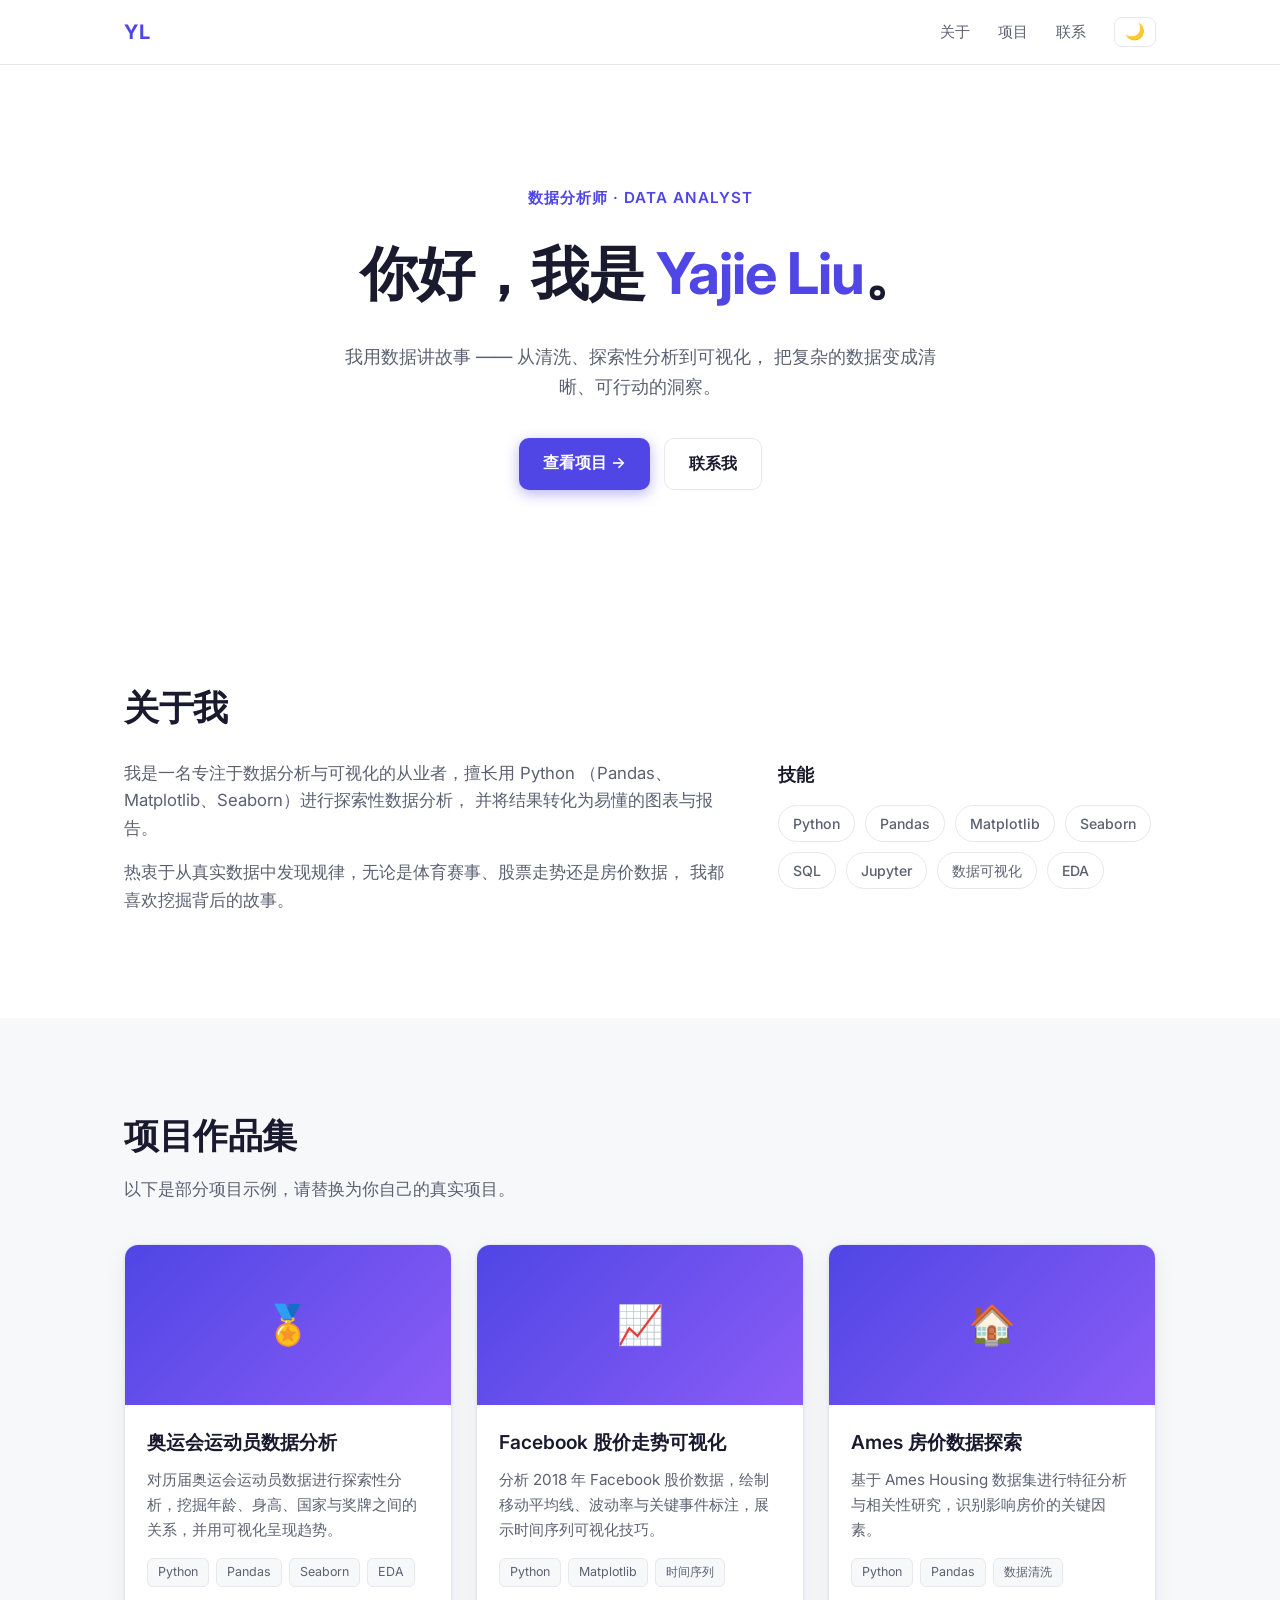
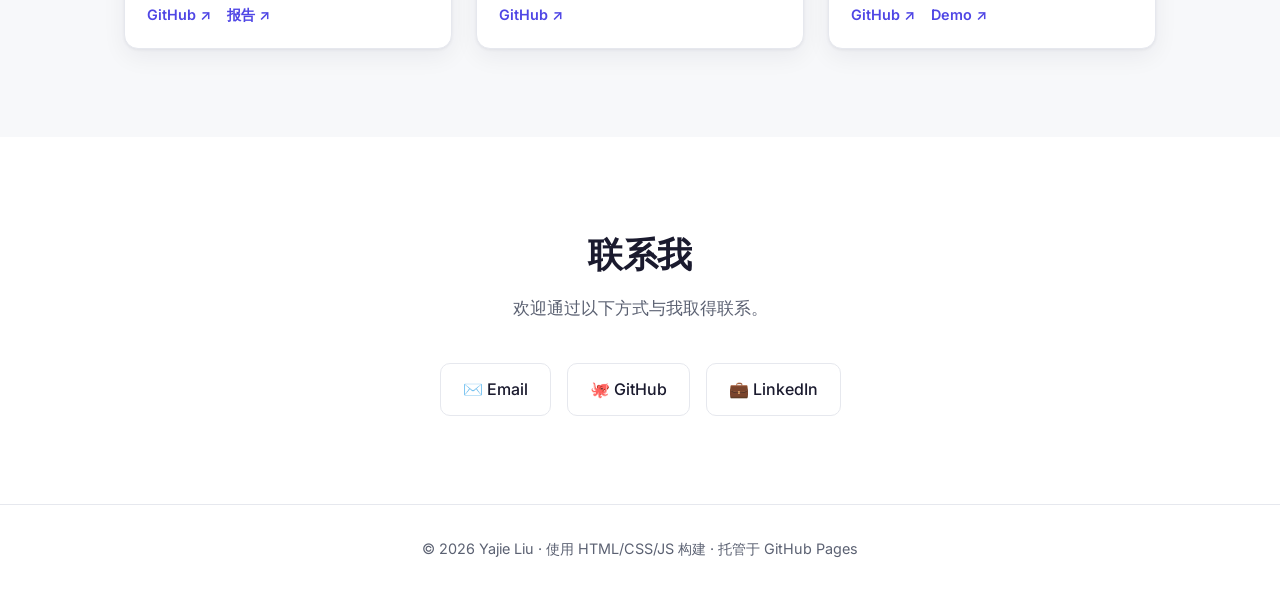
==== index.html @ 27d45770 "Initial portfolio site" ====
<!DOCTYPE html>
<html lang="zh-CN">
<head>
  <meta charset="UTF-8" />
  <meta name="viewport" content="width=device-width, initial-scale=1.0" />
  <title>Yajie Liu · Portfolio</title>
  <meta name="description" content="Yajie Liu 的个人作品集 —— 数据分析与可视化项目展示。" />

  <!-- 社交分享预览 (可选，替换成你自己的信息) -->
  <meta property="og:title" content="Yajie Liu · Portfolio" />
  <meta property="og:description" content="数据分析与可视化项目展示" />
  <meta property="og:type" content="website" />

  <link rel="preconnect" href="https://fonts.googleapis.com" />
  <link rel="preconnect" href="https://fonts.gstatic.com" crossorigin />
  <link href="https://fonts.googleapis.com/css2?family=Inter:wght@400;500;600;700&display=swap" rel="stylesheet" />
  <link rel="stylesheet" href="styles.css" />
</head>
<body>
  <!-- 顶部导航 -->
  <header class="nav">
    <div class="container nav__inner">
      <a href="#top" class="nav__logo">YL</a>
      <nav class="nav__links">
        <a href="#about">关于</a>
        <a href="#projects">项目</a>
        <a href="#contact">联系</a>
        <button id="theme-toggle" class="theme-toggle" aria-label="切换深色/浅色模式">🌙</button>
      </nav>
    </div>
  </header>

  <!-- Hero -->
  <section id="top" class="hero">
    <div class="container">
      <p class="hero__eyebrow">数据分析师 · Data Analyst</p>
      <h1 class="hero__title">你好，我是 <span class="accent">Yajie Liu</span>。</h1>
      <p class="hero__subtitle">
        我用数据讲故事 —— 从清洗、探索性分析到可视化，
        把复杂的数据变成清晰、可行动的洞察。
      </p>
      <div class="hero__actions">
        <a href="#projects" class="btn btn--primary">查看项目 →</a>
        <a href="#contact" class="btn btn--ghost">联系我</a>
      </div>
    </div>
  </section>

  <!-- About -->
  <section id="about" class="section">
    <div class="container">
      <h2 class="section__title">关于我</h2>
      <div class="about">
        <div class="about__text">
          <p>
            我是一名专注于数据分析与可视化的从业者，擅长用 Python
            （Pandas、Matplotlib、Seaborn）进行探索性数据分析，
            并将结果转化为易懂的图表与报告。
          </p>
          <p>
            热衷于从真实数据中发现规律，无论是体育赛事、股票走势还是房价数据，
            我都喜欢挖掘背后的故事。
          </p>
        </div>
        <div class="about__skills">
          <h3>技能</h3>
          <ul class="skills">
            <li>Python</li>
            <li>Pandas</li>
            <li>Matplotlib</li>
            <li>Seaborn</li>
            <li>SQL</li>
            <li>Jupyter</li>
            <li>数据可视化</li>
            <li>EDA</li>
          </ul>
        </div>
      </div>
    </div>
  </section>

  <!-- Projects -->
  <section id="projects" class="section section--alt">
    <div class="container">
      <h2 class="section__title">项目作品集</h2>
      <p class="section__lead">以下是部分项目示例，请替换为你自己的真实项目。</p>

      <!-- 项目卡片由 JS 从下方数据生成；也可直接在 script.js 里编辑 -->
      <div id="project-grid" class="project-grid"></div>
    </div>
  </section>

  <!-- Contact -->
  <section id="contact" class="section">
    <div class="container contact">
      <h2 class="section__title">联系我</h2>
      <p class="section__lead">欢迎通过以下方式与我取得联系。</p>
      <div class="contact__links">
        <a href="mailto:yajieliu1234@gmail.com" class="contact__link">✉️ Email</a>
        <a href="https://github.com/" target="_blank" rel="noopener" class="contact__link">🐙 GitHub</a>
        <a href="https://www.linkedin.com/" target="_blank" rel="noopener" class="contact__link">💼 LinkedIn</a>
      </div>
    </div>
  </section>

  <footer class="footer">
    <div class="container">
      <p>© <span id="year"></span> Yajie Liu · 使用 HTML/CSS/JS 构建 · 托管于 GitHub Pages</p>
    </div>
  </footer>

  <script src="script.js"></script>
</body>
</html>
---- styles.css ----
/* ===== 设计变量 ===== */
:root {
  --bg: #ffffff;
  --bg-alt: #f7f8fa;
  --text: #1a1a2e;
  --text-muted: #5b6172;
  --accent: #4f46e5;
  --accent-hover: #4338ca;
  --border: #e6e8ee;
  --card: #ffffff;
  --shadow: 0 1px 3px rgba(20, 20, 50, 0.06), 0 8px 24px rgba(20, 20, 50, 0.06);
  --radius: 14px;
  --max-width: 1080px;
}

[data-theme="dark"] {
  --bg: #0e1016;
  --bg-alt: #141823;
  --text: #f0f2f8;
  --text-muted: #9aa3b8;
  --accent: #818cf8;
  --accent-hover: #a5b0ff;
  --border: #232838;
  --card: #161b27;
  --shadow: 0 1px 3px rgba(0, 0, 0, 0.4), 0 8px 24px rgba(0, 0, 0, 0.3);
}

/* ===== 基础 ===== */
* { box-sizing: border-box; margin: 0; padding: 0; }

html { scroll-behavior: smooth; }

body {
  font-family: "Inter", -apple-system, BlinkMacSystemFont, "Segoe UI",
    "PingFang SC", "Microsoft YaHei", sans-serif;
  background: var(--bg);
  color: var(--text);
  line-height: 1.65;
  -webkit-font-smoothing: antialiased;
  transition: background 0.3s ease, color 0.3s ease;
}

.container {
  max-width: var(--max-width);
  margin: 0 auto;
  padding: 0 24px;
}

a { color: inherit; text-decoration: none; }

.accent { color: var(--accent); }

/* ===== 导航 ===== */
.nav {
  position: sticky;
  top: 0;
  z-index: 50;
  background: color-mix(in srgb, var(--bg) 85%, transparent);
  backdrop-filter: saturate(180%) blur(12px);
  border-bottom: 1px solid var(--border);
}

.nav__inner {
  display: flex;
  align-items: center;
  justify-content: space-between;
  height: 64px;
}

.nav__logo {
  font-weight: 700;
  font-size: 1.25rem;
  letter-spacing: 0.5px;
  color: var(--accent);
}

.nav__links {
  display: flex;
  align-items: center;
  gap: 28px;
}

.nav__links a {
  font-size: 0.95rem;
  font-weight: 500;
  color: var(--text-muted);
  transition: color 0.2s;
}

.nav__links a:hover { color: var(--text); }

.theme-toggle {
  background: none;
  border: 1px solid var(--border);
  border-radius: 8px;
  padding: 6px 10px;
  cursor: pointer;
  font-size: 1rem;
  line-height: 1;
}

/* ===== Hero ===== */
.hero {
  padding: 120px 0 100px;
  text-align: center;
}

.hero__eyebrow {
  color: var(--accent);
  font-weight: 600;
  font-size: 0.95rem;
  letter-spacing: 1px;
  text-transform: uppercase;
  margin-bottom: 16px;
}

.hero__title {
  font-size: clamp(2.2rem, 6vw, 3.6rem);
  font-weight: 700;
  letter-spacing: -1px;
  margin-bottom: 20px;
}

.hero__subtitle {
  max-width: 620px;
  margin: 0 auto 36px;
  color: var(--text-muted);
  font-size: 1.15rem;
}

.hero__actions {
  display: flex;
  gap: 14px;
  justify-content: center;
  flex-wrap: wrap;
}

/* ===== 按钮 ===== */
.btn {
  display: inline-block;
  padding: 12px 24px;
  border-radius: 10px;
  font-weight: 600;
  font-size: 0.98rem;
  transition: transform 0.15s, background 0.2s, box-shadow 0.2s;
}

.btn:hover { transform: translateY(-2px); }

.btn--primary {
  background: var(--accent);
  color: #fff;
  box-shadow: 0 4px 14px color-mix(in srgb, var(--accent) 40%, transparent);
}

.btn--primary:hover { background: var(--accent-hover); }

.btn--ghost {
  border: 1px solid var(--border);
  color: var(--text);
}

/* ===== Section ===== */
.section { padding: 88px 0; }
.section--alt { background: var(--bg-alt); }

.section__title {
  font-size: clamp(1.6rem, 4vw, 2.2rem);
  font-weight: 700;
  letter-spacing: -0.5px;
  margin-bottom: 12px;
}

.section__lead {
  color: var(--text-muted);
  margin-bottom: 40px;
  font-size: 1.05rem;
}

/* ===== About ===== */
.about {
  display: grid;
  grid-template-columns: 1.6fr 1fr;
  gap: 48px;
  margin-top: 24px;
}

.about__text p { margin-bottom: 16px; color: var(--text-muted); font-size: 1.05rem; }

.about__skills h3 { margin-bottom: 16px; font-size: 1.1rem; }

.skills {
  list-style: none;
  display: flex;
  flex-wrap: wrap;
  gap: 10px;
}

.skills li {
  background: var(--card);
  border: 1px solid var(--border);
  padding: 6px 14px;
  border-radius: 999px;
  font-size: 0.88rem;
  font-weight: 500;
  color: var(--text-muted);
}

/* ===== 项目网格 ===== */
.project-grid {
  display: grid;
  grid-template-columns: repeat(auto-fill, minmax(300px, 1fr));
  gap: 24px;
}

.card {
  background: var(--card);
  border: 1px solid var(--border);
  border-radius: var(--radius);
  overflow: hidden;
  box-shadow: var(--shadow);
  transition: transform 0.2s, box-shadow 0.2s;
  display: flex;
  flex-direction: column;
}

.card:hover {
  transform: translateY(-4px);
  box-shadow: 0 12px 32px rgba(20, 20, 50, 0.12);
}

.card__thumb {
  height: 160px;
  background: linear-gradient(135deg, var(--accent), #8b5cf6);
  display: flex;
  align-items: center;
  justify-content: center;
  font-size: 2.4rem;
}

.card__body { padding: 22px; display: flex; flex-direction: column; flex: 1; }

.card__title { font-size: 1.2rem; font-weight: 600; margin-bottom: 8px; }

.card__desc { color: var(--text-muted); font-size: 0.95rem; margin-bottom: 16px; flex: 1; }

.card__tags { display: flex; flex-wrap: wrap; gap: 7px; margin-bottom: 16px; }

.card__tag {
  font-size: 0.78rem;
  background: var(--bg-alt);
  border: 1px solid var(--border);
  color: var(--text-muted);
  padding: 3px 10px;
  border-radius: 6px;
}

.card__links { display: flex; gap: 16px; }

.card__links a {
  font-size: 0.9rem;
  font-weight: 600;
  color: var(--accent);
}

.card__links a:hover { color: var(--accent-hover); }

/* ===== Contact ===== */
.contact { text-align: center; }
.contact .section__title, .contact .section__lead { text-align: center; }

.contact__links {
  display: flex;
  gap: 16px;
  justify-content: center;
  flex-wrap: wrap;
}

.contact__link {
  border: 1px solid var(--border);
  background: var(--card);
  padding: 12px 22px;
  border-radius: 10px;
  font-weight: 500;
  transition: transform 0.15s, border-color 0.2s;
}

.contact__link:hover { transform: translateY(-2px); border-color: var(--accent); }

/* ===== Footer ===== */
.footer {
  padding: 32px 0;
  border-top: 1px solid var(--border);
  text-align: center;
}

.footer p { color: var(--text-muted); font-size: 0.9rem; }

/* ===== 响应式 ===== */
@media (max-width: 720px) {
  .about { grid-template-columns: 1fr; gap: 32px; }
  .nav__links { gap: 18px; }
  .hero { padding: 80px 0 64px; }
  .section { padding: 64px 0; }
}
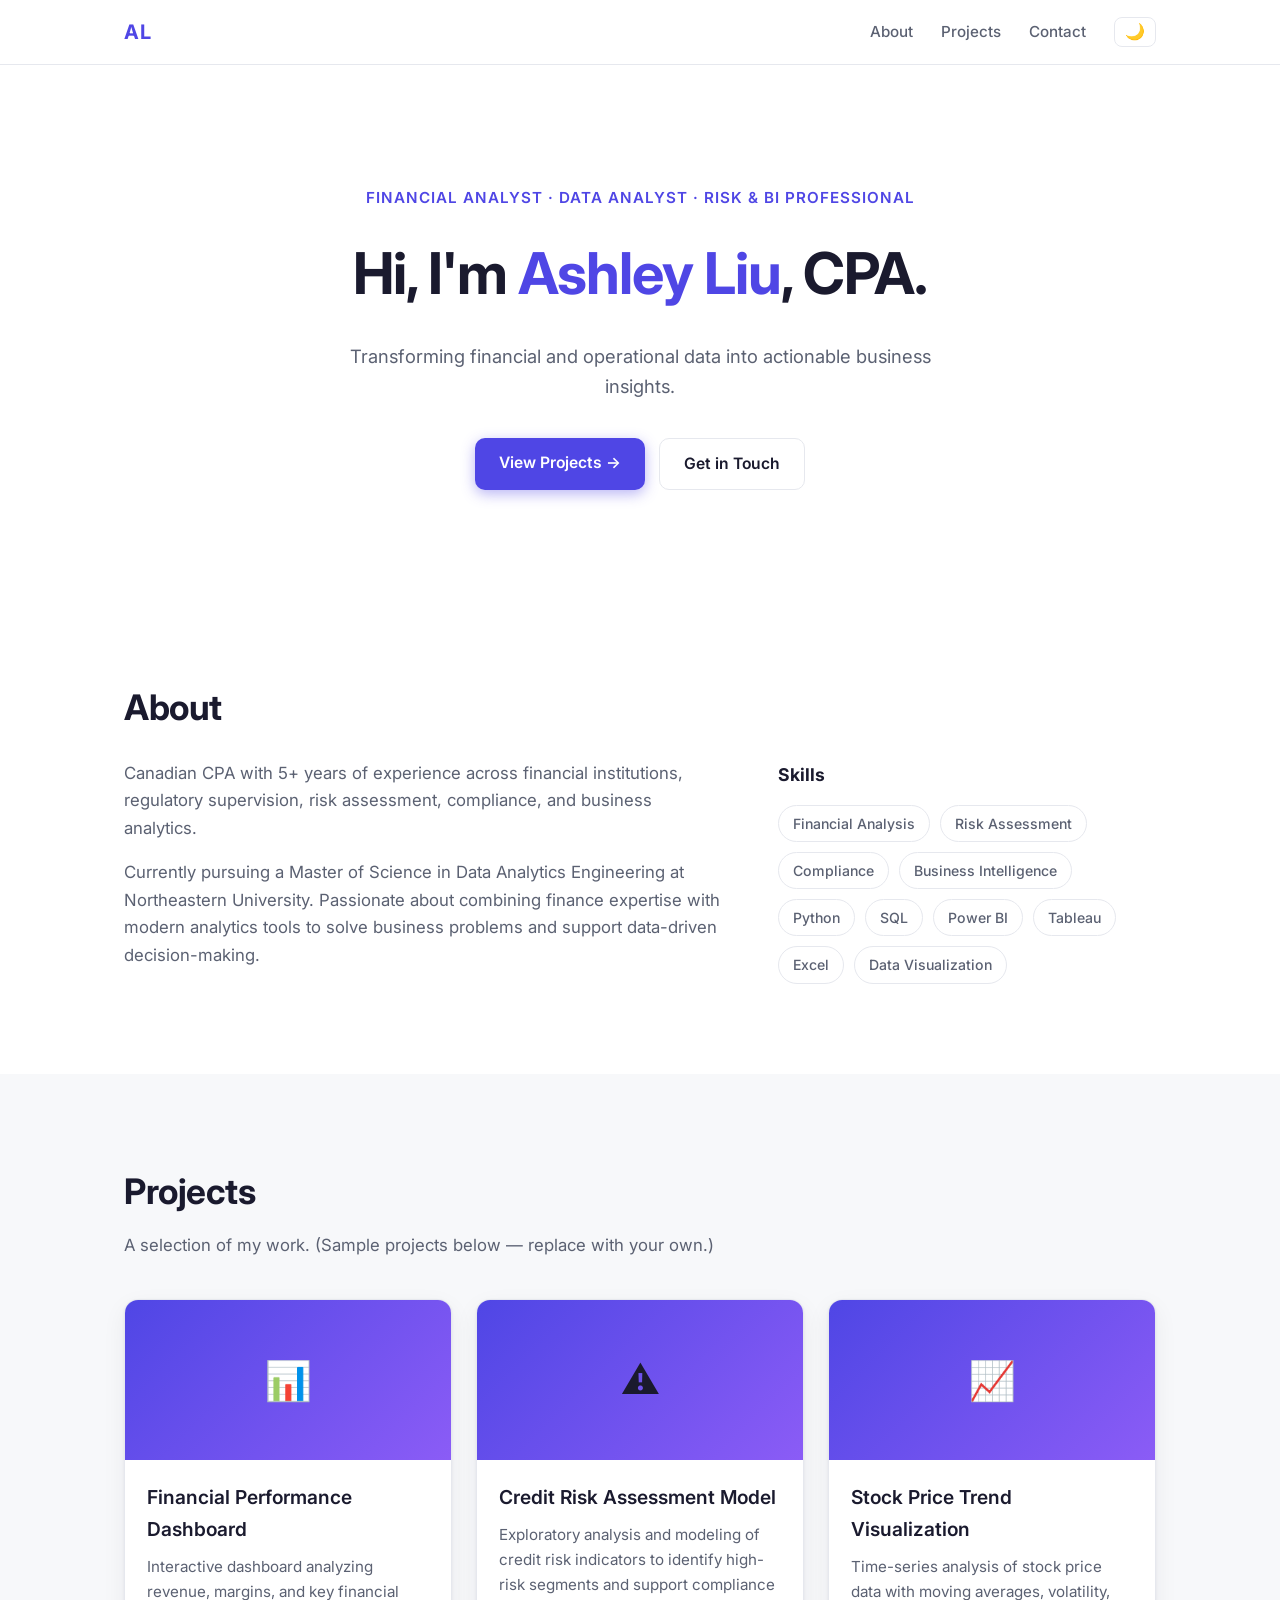
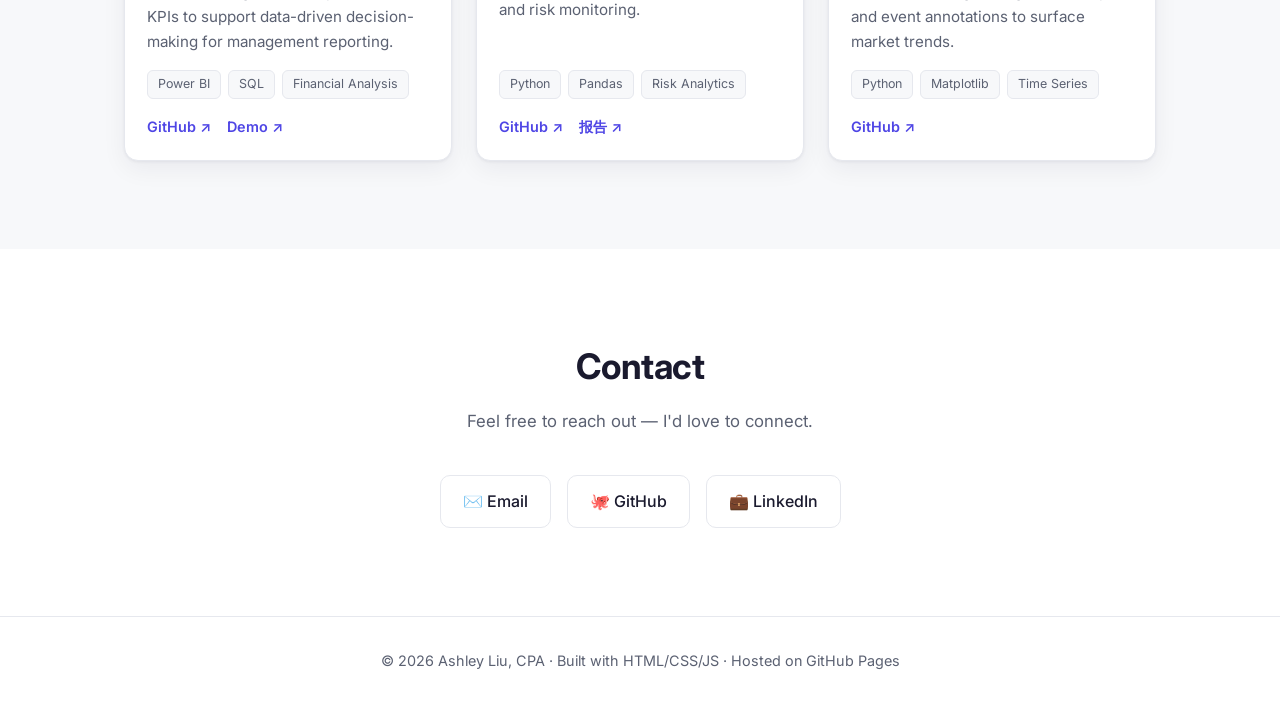
==== commit 6c65832d: "Update site with Ashley Liu profile content (English)" ====
--- a/index.html
+++ b/index.html
@@ -1,14 +1,14 @@
 <!DOCTYPE html>
-<html lang="zh-CN">
+<html lang="en">
 <head>
   <meta charset="UTF-8" />
   <meta name="viewport" content="width=device-width, initial-scale=1.0" />
-  <title>Yajie Liu · Portfolio</title>
-  <meta name="description" content="Yajie Liu 的个人作品集 —— 数据分析与可视化项目展示。" />
+  <title>Ashley Liu, CPA · Portfolio</title>
+  <meta name="description" content="Ashley Liu, CPA — Financial Analyst, Data Analyst, and Risk & Business Intelligence Professional. Transforming financial and operational data into actionable business insights." />
 
-  <!-- 社交分享预览 (可选，替换成你自己的信息) -->
-  <meta property="og:title" content="Yajie Liu · Portfolio" />
-  <meta property="og:description" content="数据分析与可视化项目展示" />
+  <!-- Social share preview -->
+  <meta property="og:title" content="Ashley Liu, CPA · Portfolio" />
+  <meta property="og:description" content="Transforming financial and operational data into actionable business insights." />
   <meta property="og:type" content="website" />
 
   <link rel="preconnect" href="https://fonts.googleapis.com" />
@@ -20,12 +20,12 @@
   <!-- 顶部导航 -->
   <header class="nav">
     <div class="container nav__inner">
-      <a href="#top" class="nav__logo">YL</a>
+      <a href="#top" class="nav__logo">AL</a>
       <nav class="nav__links">
-        <a href="#about">关于</a>
-        <a href="#projects">项目</a>
-        <a href="#contact">联系</a>
-        <button id="theme-toggle" class="theme-toggle" aria-label="切换深色/浅色模式">🌙</button>
+        <a href="#about">About</a>
+        <a href="#projects">Projects</a>
+        <a href="#contact">Contact</a>
+        <button id="theme-toggle" class="theme-toggle" aria-label="Toggle dark/light mode">🌙</button>
       </nav>
     </div>
   </header>
@@ -33,15 +33,14 @@
   <!-- Hero -->
   <section id="top" class="hero">
     <div class="container">
-      <p class="hero__eyebrow">数据分析师 · Data Analyst</p>
-      <h1 class="hero__title">你好，我是 <span class="accent">Yajie Liu</span>。</h1>
+      <p class="hero__eyebrow">Financial Analyst · Data Analyst · Risk &amp; BI Professional</p>
+      <h1 class="hero__title">Hi, I'm <span class="accent">Ashley Liu</span>, CPA.</h1>
       <p class="hero__subtitle">
-        我用数据讲故事 —— 从清洗、探索性分析到可视化，
-        把复杂的数据变成清晰、可行动的洞察。
+        Transforming financial and operational data into actionable business insights.
       </p>
       <div class="hero__actions">
-        <a href="#projects" class="btn btn--primary">查看项目 →</a>
-        <a href="#contact" class="btn btn--ghost">联系我</a>
+        <a href="#projects" class="btn btn--primary">View Projects →</a>
+        <a href="#contact" class="btn btn--ghost">Get in Touch</a>
       </div>
     </div>
   </section>
@@ -49,30 +48,33 @@
   <!-- About -->
   <section id="about" class="section">
     <div class="container">
-      <h2 class="section__title">关于我</h2>
+      <h2 class="section__title">About</h2>
       <div class="about">
         <div class="about__text">
           <p>
-            我是一名专注于数据分析与可视化的从业者，擅长用 Python
-            （Pandas、Matplotlib、Seaborn）进行探索性数据分析，
-            并将结果转化为易懂的图表与报告。
+            Canadian CPA with 5+ years of experience across financial institutions,
+            regulatory supervision, risk assessment, compliance, and business analytics.
           </p>
           <p>
-            热衷于从真实数据中发现规律，无论是体育赛事、股票走势还是房价数据，
-            我都喜欢挖掘背后的故事。
+            Currently pursuing a Master of Science in Data Analytics Engineering at
+            Northeastern University. Passionate about combining finance expertise with
+            modern analytics tools to solve business problems and support
+            data-driven decision-making.
           </p>
         </div>
         <div class="about__skills">
-          <h3>技能</h3>
+          <h3>Skills</h3>
           <ul class="skills">
+            <li>Financial Analysis</li>
+            <li>Risk Assessment</li>
+            <li>Compliance</li>
+            <li>Business Intelligence</li>
             <li>Python</li>
-            <li>Pandas</li>
-            <li>Matplotlib</li>
-            <li>Seaborn</li>
             <li>SQL</li>
-            <li>Jupyter</li>
-            <li>数据可视化</li>
-            <li>EDA</li>
+            <li>Power BI</li>
+            <li>Tableau</li>
+            <li>Excel</li>
+            <li>Data Visualization</li>
           </ul>
         </div>
       </div>
@@ -82,10 +84,10 @@
   <!-- Projects -->
   <section id="projects" class="section section--alt">
     <div class="container">
-      <h2 class="section__title">项目作品集</h2>
-      <p class="section__lead">以下是部分项目示例，请替换为你自己的真实项目。</p>
+      <h2 class="section__title">Projects</h2>
+      <p class="section__lead">A selection of my work. (Sample projects below — replace with your own.)</p>
 
-      <!-- 项目卡片由 JS 从下方数据生成；也可直接在 script.js 里编辑 -->
+      <!-- Cards are generated by JS from the data in script.js -->
       <div id="project-grid" class="project-grid"></div>
     </div>
   </section>
@@ -93,8 +95,8 @@
   <!-- Contact -->
   <section id="contact" class="section">
     <div class="container contact">
-      <h2 class="section__title">联系我</h2>
-      <p class="section__lead">欢迎通过以下方式与我取得联系。</p>
+      <h2 class="section__title">Contact</h2>
+      <p class="section__lead">Feel free to reach out — I'd love to connect.</p>
       <div class="contact__links">
         <a href="mailto:yajieliu1234@gmail.com" class="contact__link">✉️ Email</a>
         <a href="https://github.com/" target="_blank" rel="noopener" class="contact__link">🐙 GitHub</a>
@@ -105,7 +107,7 @@
 
   <footer class="footer">
     <div class="container">
-      <p>© <span id="year"></span> Yajie Liu · 使用 HTML/CSS/JS 构建 · 托管于 GitHub Pages</p>
+      <p>© <span id="year"></span> Ashley Liu, CPA · Built with HTML/CSS/JS · Hosted on GitHub Pages</p>
     </div>
   </footer>
 
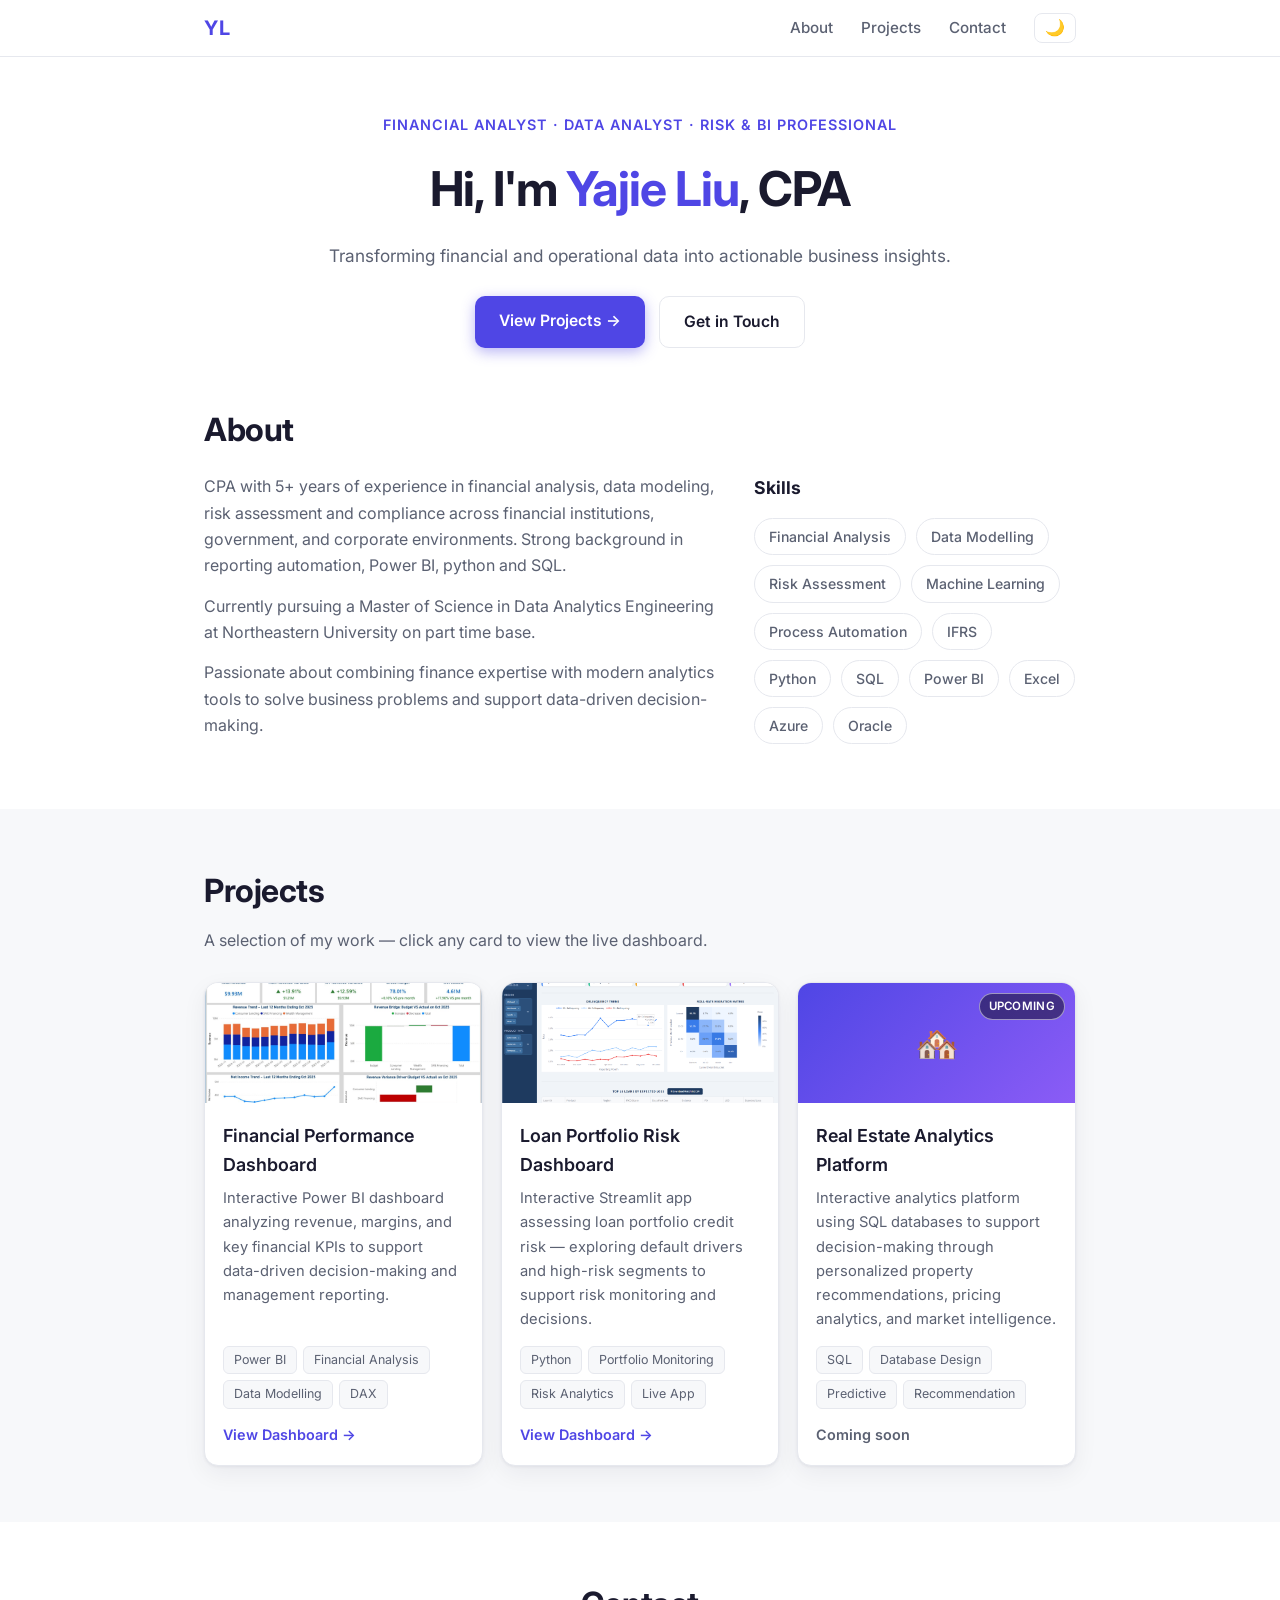
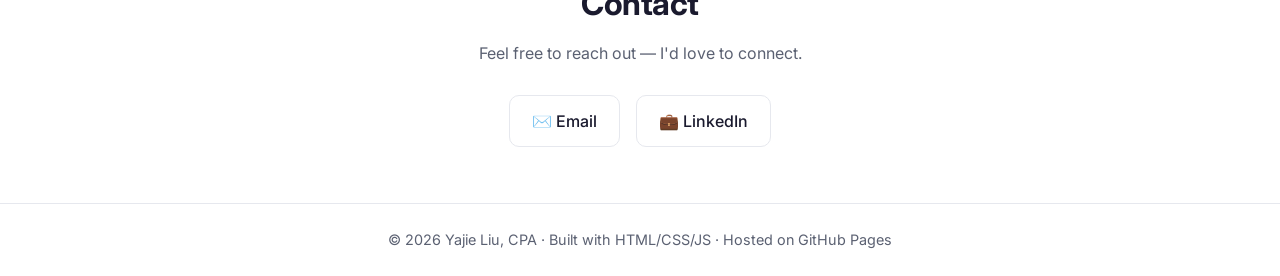
==== commit 8d397b33: "Finalize portfolio site" ====
--- a/index.html
+++ b/index.html
@@ -3,11 +3,11 @@
 <head>
   <meta charset="UTF-8" />
   <meta name="viewport" content="width=device-width, initial-scale=1.0" />
-  <title>Ashley Liu, CPA · Portfolio</title>
-  <meta name="description" content="Ashley Liu, CPA — Financial Analyst, Data Analyst, and Risk & Business Intelligence Professional. Transforming financial and operational data into actionable business insights." />
+  <title>Yajie Liu, CPA  Portfolio</title>
+  <meta name="description" content="Yajie Liu, CPA — Financial Analyst, Data Analyst, and Risk & Business Intelligence Professional. Transforming financial and operational data into actionable business insights." />
 
   <!-- Social share preview -->
-  <meta property="og:title" content="Ashley Liu, CPA · Portfolio" />
+  <meta property="og:title" content="Yajie Liu, CPA · Portfolio" />
   <meta property="og:description" content="Transforming financial and operational data into actionable business insights." />
   <meta property="og:type" content="website" />
 
@@ -20,7 +20,7 @@
   <!-- 顶部导航 -->
   <header class="nav">
     <div class="container nav__inner">
-      <a href="#top" class="nav__logo">AL</a>
+      <a href="#top" class="nav__logo">YL</a>
       <nav class="nav__links">
         <a href="#about">About</a>
         <a href="#projects">Projects</a>
@@ -34,7 +34,7 @@
   <section id="top" class="hero">
     <div class="container">
       <p class="hero__eyebrow">Financial Analyst · Data Analyst · Risk &amp; BI Professional</p>
-      <h1 class="hero__title">Hi, I'm <span class="accent">Ashley Liu</span>, CPA.</h1>
+      <h1 class="hero__title">Hi, I'm <span class="accent">Yajie Liu</span>, CPA </h1>
       <p class="hero__subtitle">
         Transforming financial and operational data into actionable business insights.
       </p>
@@ -52,12 +52,17 @@
       <div class="about">
         <div class="about__text">
           <p>
-            Canadian CPA with 5+ years of experience across financial institutions,
-            regulatory supervision, risk assessment, compliance, and business analytics.
+            CPA with 5+ years of experience in financial analysis, 
+            data modeling, risk assessment and compliance across financial institutions, 
+            government, and corporate environments. Strong background in reporting automation, 
+            Power BI, python and SQL. 
           </p>
           <p>
             Currently pursuing a Master of Science in Data Analytics Engineering at
-            Northeastern University. Passionate about combining finance expertise with
+            Northeastern University on part time base. 
+          </p>
+          <p>
+            Passionate about combining finance expertise with
             modern analytics tools to solve business problems and support
             data-driven decision-making.
           </p>
@@ -66,15 +71,17 @@
           <h3>Skills</h3>
           <ul class="skills">
             <li>Financial Analysis</li>
+            <li>Data Modelling</li>
             <li>Risk Assessment</li>
-            <li>Compliance</li>
-            <li>Business Intelligence</li>
+            <li>Machine Learning</li>
+            <li>Process Automation</li>
+            <li>IFRS</li>
             <li>Python</li>
             <li>SQL</li>
             <li>Power BI</li>
-            <li>Tableau</li>
             <li>Excel</li>
-            <li>Data Visualization</li>
+            <li>Azure</li>
+            <li>Oracle</li>
           </ul>
         </div>
       </div>
@@ -85,7 +92,7 @@
   <section id="projects" class="section section--alt">
     <div class="container">
       <h2 class="section__title">Projects</h2>
-      <p class="section__lead">A selection of my work. (Sample projects below — replace with your own.)</p>
+      <p class="section__lead">A selection of my work — click any card to view the live dashboard.</p>
 
       <!-- Cards are generated by JS from the data in script.js -->
       <div id="project-grid" class="project-grid"></div>
@@ -98,16 +105,15 @@
       <h2 class="section__title">Contact</h2>
       <p class="section__lead">Feel free to reach out — I'd love to connect.</p>
       <div class="contact__links">
-        <a href="mailto:yajieliu1234@gmail.com" class="contact__link">✉️ Email</a>
-        <a href="https://github.com/" target="_blank" rel="noopener" class="contact__link">🐙 GitHub</a>
-        <a href="https://www.linkedin.com/" target="_blank" rel="noopener" class="contact__link">💼 LinkedIn</a>
+        <a href="mailto:Yajiel888@outlook.com" class="contact__link">✉️ Email</a>
+        <a href="https://www.linkedin.com/in/yajie-liu-cpa-ca-6932b6194/" target="_blank" rel="noopener" class="contact__link">💼 LinkedIn</a>
       </div>
     </div>
   </section>
 
   <footer class="footer">
     <div class="container">
-      <p>© <span id="year"></span> Ashley Liu, CPA · Built with HTML/CSS/JS · Hosted on GitHub Pages</p>
+      <p>© <span id="year"></span> Yajie Liu, CPA · Built with HTML/CSS/JS · Hosted on GitHub Pages</p>
     </div>
   </footer>
 
--- a/styles.css
+++ b/styles.css
@@ -10,7 +10,7 @@
   --card: #ffffff;
   --shadow: 0 1px 3px rgba(20, 20, 50, 0.06), 0 8px 24px rgba(20, 20, 50, 0.06);
   --radius: 14px;
-  --max-width: 1080px;
+  --max-width: 920px;
 }
 
 [data-theme="dark"] {
@@ -64,7 +64,7 @@
   display: flex;
   align-items: center;
   justify-content: space-between;
-  height: 64px;
+  height: 56px;
 }
 
 .nav__logo {
@@ -101,31 +101,31 @@
 
 /* ===== Hero ===== */
 .hero {
-  padding: 120px 0 100px;
+  padding: 56px 0 32px;
   text-align: center;
 }
 
 .hero__eyebrow {
   color: var(--accent);
   font-weight: 600;
-  font-size: 0.95rem;
+  font-size: 0.9rem;
   letter-spacing: 1px;
   text-transform: uppercase;
-  margin-bottom: 16px;
+  margin-bottom: 12px;
 }
 
 .hero__title {
-  font-size: clamp(2.2rem, 6vw, 3.6rem);
+  font-size: clamp(2rem, 5vw, 3rem);
   font-weight: 700;
   letter-spacing: -1px;
-  margin-bottom: 20px;
+  margin-bottom: 14px;
 }
 
 .hero__subtitle {
-  max-width: 620px;
-  margin: 0 auto 36px;
-  color: var(--text-muted);
-  font-size: 1.15rem;
+  max-width: none;
+  margin: 0 auto 26px;
+  color: var(--text-muted);
+  font-size: 1.08rem;
 }
 
 .hero__actions {
@@ -161,31 +161,34 @@
 }
 
 /* ===== Section ===== */
-.section { padding: 88px 0; }
+.section { padding: 56px 0; }
 .section--alt { background: var(--bg-alt); }
 
+/* About sits right under the hero — trim its top padding */
+#about { padding-top: 24px; }
+
 .section__title {
-  font-size: clamp(1.6rem, 4vw, 2.2rem);
+  font-size: clamp(1.5rem, 4vw, 2rem);
   font-weight: 700;
   letter-spacing: -0.5px;
-  margin-bottom: 12px;
+  margin-bottom: 10px;
 }
 
 .section__lead {
   color: var(--text-muted);
-  margin-bottom: 40px;
-  font-size: 1.05rem;
+  margin-bottom: 28px;
+  font-size: 1rem;
 }
 
 /* ===== About ===== */
 .about {
   display: grid;
   grid-template-columns: 1.6fr 1fr;
-  gap: 48px;
-  margin-top: 24px;
-}
-
-.about__text p { margin-bottom: 16px; color: var(--text-muted); font-size: 1.05rem; }
+  gap: 36px;
+  margin-top: 16px;
+}
+
+.about__text p { margin-bottom: 14px; color: var(--text-muted); font-size: 1rem; }
 
 .about__skills h3 { margin-bottom: 16px; font-size: 1.1rem; }
 
@@ -209,8 +212,8 @@
 /* ===== 项目网格 ===== */
 .project-grid {
   display: grid;
-  grid-template-columns: repeat(auto-fill, minmax(300px, 1fr));
-  gap: 24px;
+  grid-template-columns: repeat(auto-fill, minmax(260px, 1fr));
+  gap: 18px;
 }
 
 .card {
@@ -230,21 +233,40 @@
 }
 
 .card__thumb {
-  height: 160px;
+  position: relative;
+  height: 120px;
   background: linear-gradient(135deg, var(--accent), #8b5cf6);
   display: flex;
   align-items: center;
   justify-content: center;
-  font-size: 2.4rem;
-}
-
-.card__body { padding: 22px; display: flex; flex-direction: column; flex: 1; }
-
-.card__title { font-size: 1.2rem; font-weight: 600; margin-bottom: 8px; }
-
-.card__desc { color: var(--text-muted); font-size: 0.95rem; margin-bottom: 16px; flex: 1; }
-
-.card__tags { display: flex; flex-wrap: wrap; gap: 7px; margin-bottom: 16px; }
+  font-size: 2.2rem;
+}
+
+.card__badge {
+  position: absolute;
+  top: 10px;
+  right: 10px;
+  font-size: 0.72rem;
+  font-weight: 600;
+  letter-spacing: 0.3px;
+  text-transform: uppercase;
+  color: #fff;
+  background: rgba(0, 0, 0, 0.45);
+  border: 1px solid rgba(255, 255, 255, 0.5);
+  padding: 3px 9px;
+  border-radius: 999px;
+}
+
+.card--upcoming { cursor: default; }
+.card--upcoming .card__links span { color: var(--text-muted); }
+
+.card__body { padding: 18px; display: flex; flex-direction: column; flex: 1; }
+
+.card__title { font-size: 1.12rem; font-weight: 600; margin-bottom: 6px; }
+
+.card__desc { color: var(--text-muted); font-size: 0.92rem; margin-bottom: 14px; flex: 1; }
+
+.card__tags { display: flex; flex-wrap: wrap; gap: 6px; margin-bottom: 14px; }
 
 .card__tag {
   font-size: 0.78rem;
@@ -257,13 +279,13 @@
 
 .card__links { display: flex; gap: 16px; }
 
-.card__links a {
+.card__links span {
   font-size: 0.9rem;
   font-weight: 600;
   color: var(--accent);
 }
 
-.card__links a:hover { color: var(--accent-hover); }
+.card:hover .card__links span { color: var(--accent-hover); }
 
 /* ===== Contact ===== */
 .contact { text-align: center; }
@@ -287,9 +309,41 @@
 
 .contact__link:hover { transform: translateY(-2px); border-color: var(--accent); }
 
+/* ===== Dashboard display (project pages) ===== */
+.shot {
+  display: flex;
+  align-items: center;
+  justify-content: center;
+  aspect-ratio: 3 / 2;          /* both pages share one frame size */
+  border: 1px solid var(--border);
+  border-radius: var(--radius);
+  overflow: hidden;
+  box-shadow: var(--shadow);
+  background: var(--card);
+  transition: transform 0.2s, box-shadow 0.2s;
+}
+
+.shot:hover {
+  transform: translateY(-3px);
+  box-shadow: 0 14px 36px rgba(20, 20, 50, 0.16);
+}
+
+.shot img { display: block; width: 100%; height: 100%; object-fit: contain; }
+
+.shot + .shot-label { margin-top: 28px; }
+.shot-label { font-size: 1rem; font-weight: 600; color: var(--text-muted); margin-bottom: 10px; }
+
+.pdf-note {
+  margin-top: 14px;
+  color: var(--text-muted);
+  font-size: 0.92rem;
+}
+
+.pdf-note a { color: var(--accent); font-weight: 600; }
+
 /* ===== Footer ===== */
 .footer {
-  padding: 32px 0;
+  padding: 24px 0;
   border-top: 1px solid var(--border);
   text-align: center;
 }
@@ -298,8 +352,9 @@
 
 /* ===== 响应式 ===== */
 @media (max-width: 720px) {
-  .about { grid-template-columns: 1fr; gap: 32px; }
-  .nav__links { gap: 18px; }
-  .hero { padding: 80px 0 64px; }
-  .section { padding: 64px 0; }
-}
+  .about { grid-template-columns: 1fr; gap: 24px; }
+  .nav__links { gap: 16px; }
+  .hero { padding: 40px 0 24px; }
+  .section { padding: 44px 0; }
+  #about { padding-top: 16px; }
+}
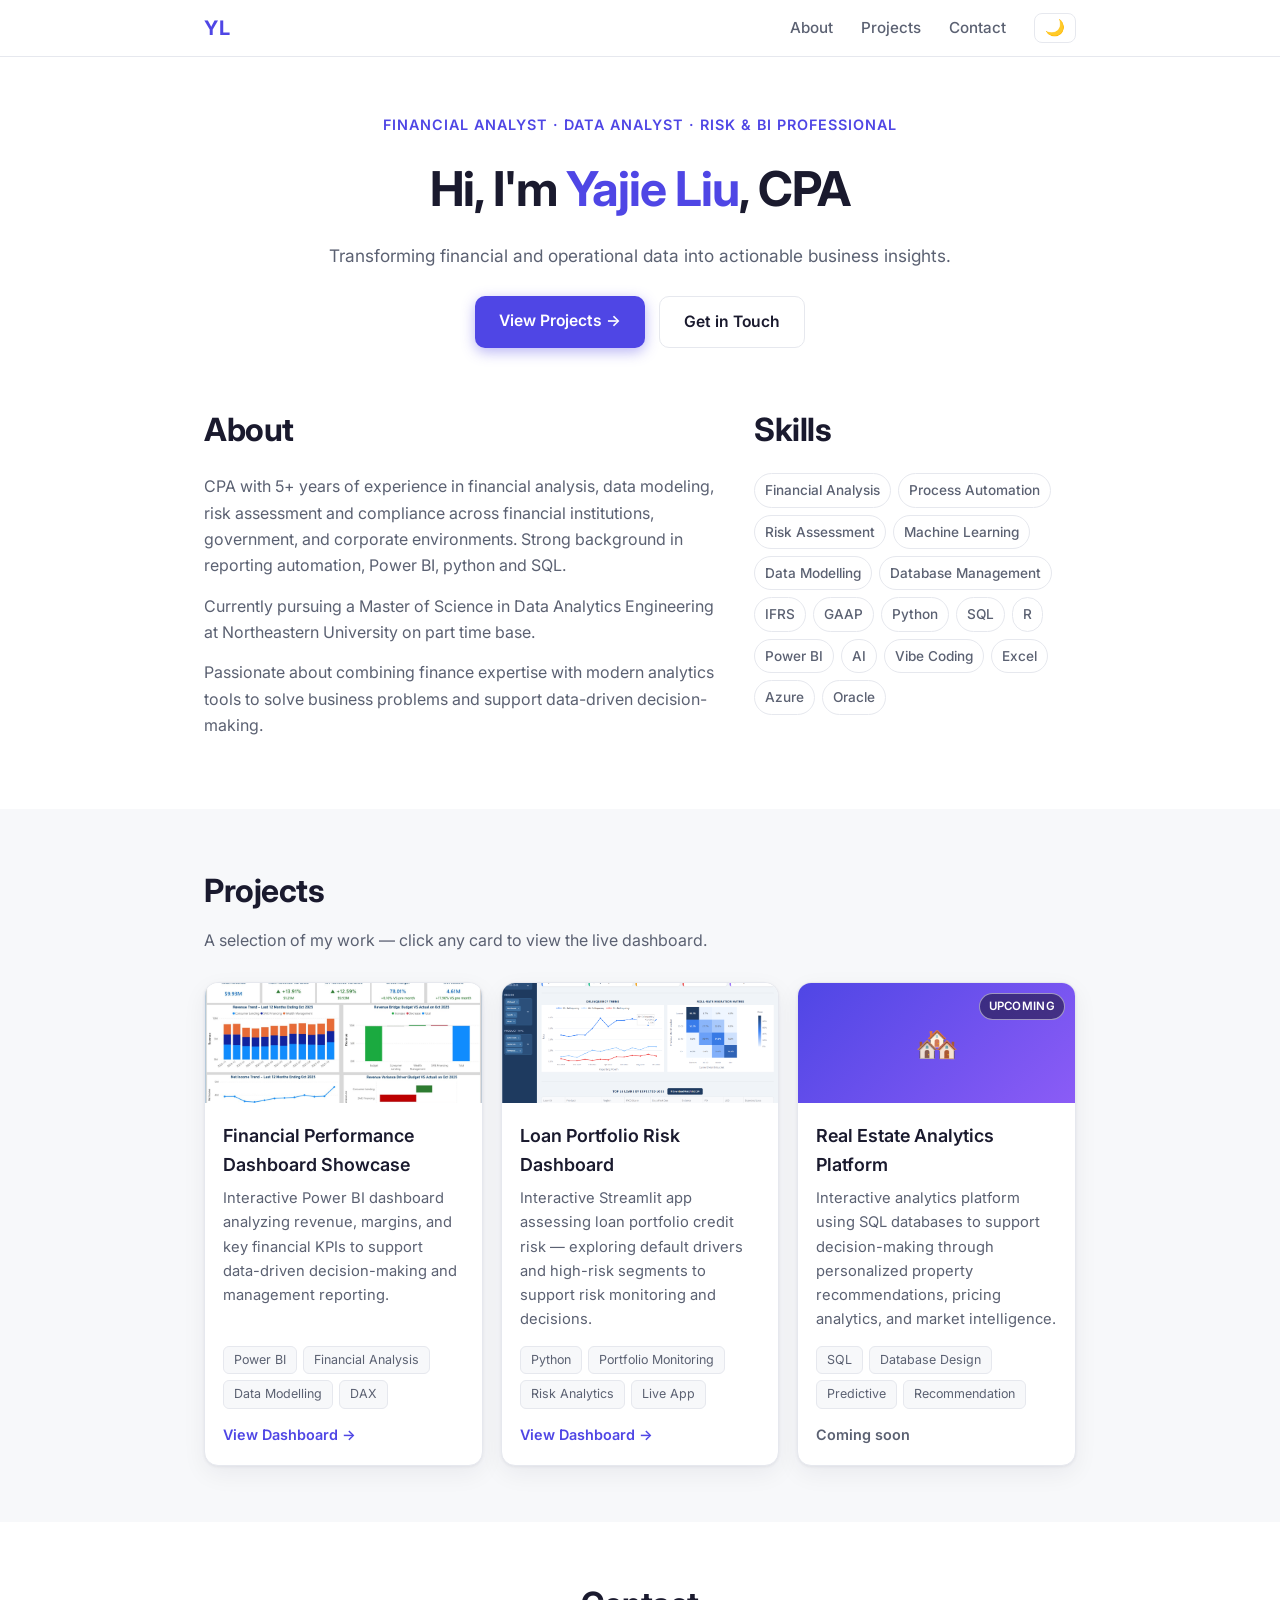
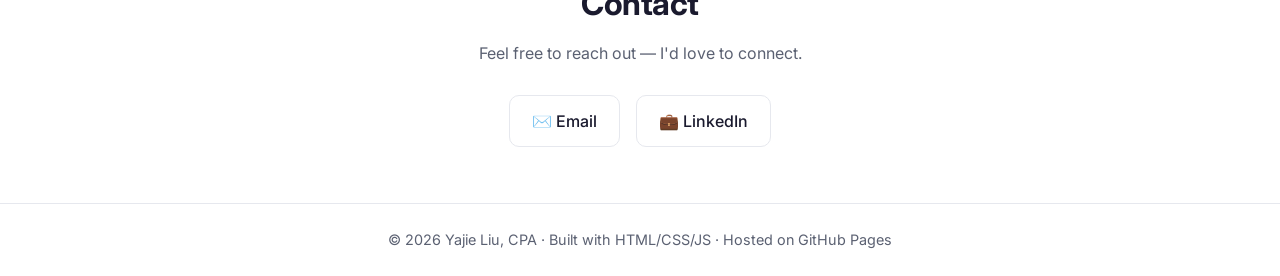
==== commit 34480f0d: "Update portfolio: skills, project pages, PDF showcase - Add skills: AI, Vibe Coding, GAAP, R, Databa" ====
--- a/index.html
+++ b/index.html
@@ -48,9 +48,9 @@
   <!-- About -->
   <section id="about" class="section">
     <div class="container">
-      <h2 class="section__title">About</h2>
       <div class="about">
         <div class="about__text">
+          <h2 class="section__title">About</h2>
           <p>
             CPA with 5+ years of experience in financial analysis, 
             data modeling, risk assessment and compliance across financial institutions, 
@@ -68,17 +68,22 @@
           </p>
         </div>
         <div class="about__skills">
-          <h3>Skills</h3>
+          <h2 class="section__title">Skills</h2>
           <ul class="skills">
             <li>Financial Analysis</li>
-            <li>Data Modelling</li>
+            <li>Process Automation</li>
             <li>Risk Assessment</li>
             <li>Machine Learning</li>
-            <li>Process Automation</li>
+            <li>Data Modelling</li>
+            <li>Database Management</li>
             <li>IFRS</li>
+            <li>GAAP</li>
             <li>Python</li>
             <li>SQL</li>
+            <li>R</li>
             <li>Power BI</li>
+            <li>AI</li>
+            <li>Vibe Coding</li>
             <li>Excel</li>
             <li>Azure</li>
             <li>Oracle</li>
--- a/styles.css
+++ b/styles.css
@@ -185,26 +185,26 @@
   display: grid;
   grid-template-columns: 1.6fr 1fr;
   gap: 36px;
-  margin-top: 16px;
 }
 
 .about__text p { margin-bottom: 14px; color: var(--text-muted); font-size: 1rem; }
 
-.about__skills h3 { margin-bottom: 16px; font-size: 1.1rem; }
+.about__text .section__title,
+.about__skills .section__title { margin-bottom: 16px; }
 
 .skills {
   list-style: none;
   display: flex;
   flex-wrap: wrap;
-  gap: 10px;
+  gap: 7px;
 }
 
 .skills li {
   background: var(--card);
   border: 1px solid var(--border);
-  padding: 6px 14px;
+  padding: 5px 10px;
   border-radius: 999px;
-  font-size: 0.88rem;
+  font-size: 0.85rem;
   font-weight: 500;
   color: var(--text-muted);
 }
